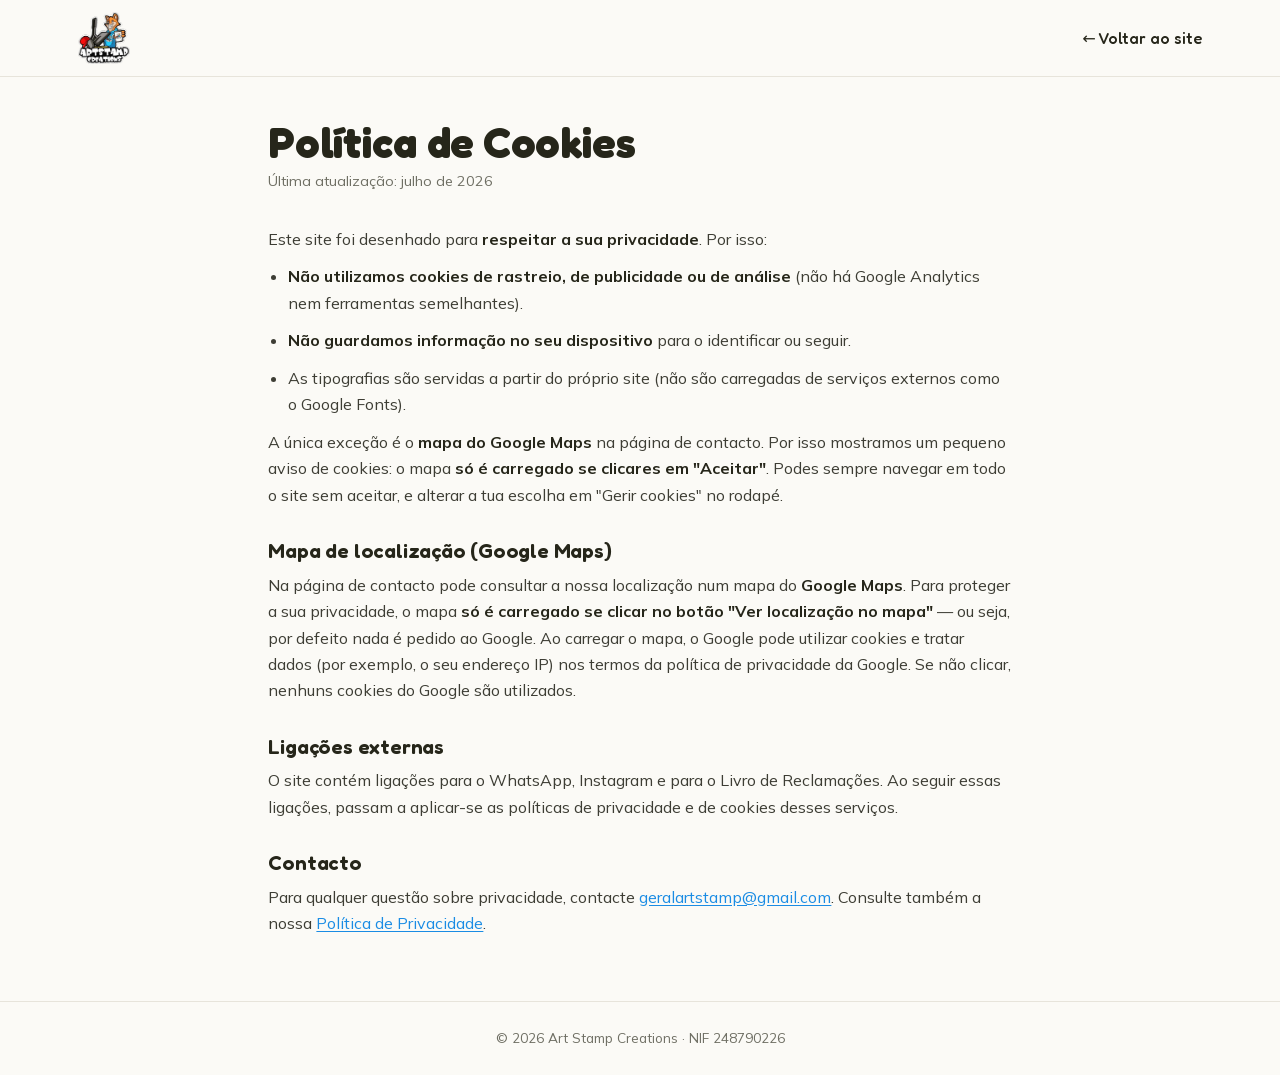
==== legal/cookies.html @ 0e52d9df "SEO: conteúdo indexável, dados estruturados e peso das imagens Nada disto muda a UI nem o design — é" ====
<!doctype html>
<html lang="pt">
<head>
  <meta charset="utf-8" />
  <meta name="viewport" content="width=device-width, initial-scale=1" />
  <title>Política de Cookies — Art Stamp Creations</title>
  <meta name="robots" content="index,follow" />
  <link rel="icon" type="image/png" href="../assets/img/favicon.png" />
  <link rel="stylesheet" href="../assets/css/fonts.css?v=86cc8da4" />
  <link rel="stylesheet" href="../assets/css/base.css?v=2c9c2830" />
  <link rel="stylesheet" href="../assets/css/styles.css?v=a5efdf13" />
</head>
<body>
  <header class="legalhead">
    <div class="container">
      <a href="../index.html" aria-label="Art Stamp Creations — início"><img src="../assets/img/logo.webp" alt="Art Stamp Creations" /></a>
      <a class="legal__back" href="../index.html">← Voltar ao site</a>
    </div>
  </header>

  <main class="legal">
    <h1>Política de Cookies</h1>
    <p class="updated">Última atualização: julho de 2026</p>

    <p>Este site foi desenhado para <strong>respeitar a sua privacidade</strong>. Por isso:</p>
    <ul>
      <li><strong>Não utilizamos cookies de rastreio, de publicidade ou de análise</strong> (não há Google Analytics nem ferramentas semelhantes).</li>
      <li><strong>Não guardamos informação no seu dispositivo</strong> para o identificar ou seguir.</li>
      <li>As tipografias são servidas a partir do próprio site (não são carregadas de serviços externos como o Google Fonts).</li>
    </ul>
    <p>A única exceção é o <strong>mapa do Google Maps</strong> na página de contacto. Por isso mostramos um pequeno aviso de cookies: o mapa <strong>só é carregado se clicares em "Aceitar"</strong>. Podes sempre navegar em todo o site sem aceitar, e alterar a tua escolha em "Gerir cookies" no rodapé.</p>

    <h2>Mapa de localização (Google Maps)</h2>
    <p>Na página de contacto pode consultar a nossa localização num mapa do <strong>Google Maps</strong>. Para proteger a sua privacidade, o mapa <strong>só é carregado se clicar no botão "Ver localização no mapa"</strong> — ou seja, por defeito nada é pedido ao Google. Ao carregar o mapa, o Google pode utilizar cookies e tratar dados (por exemplo, o seu endereço IP) nos termos da política de privacidade da Google. Se não clicar, nenhuns cookies do Google são utilizados.</p>

    <h2>Ligações externas</h2>
    <p>O site contém ligações para o WhatsApp, Instagram e para o Livro de Reclamações. Ao seguir essas ligações, passam a aplicar-se as políticas de privacidade e de cookies desses serviços.</p>

    <h2>Contacto</h2>
    <p>Para qualquer questão sobre privacidade, contacte <a href="mailto:geralartstamp@gmail.com">geralartstamp@gmail.com</a>. Consulte também a nossa <a href="privacidade.html">Política de Privacidade</a>.</p>
  </main>

  <div class="legal__foot">© <span data-year>2026</span> Art Stamp Creations · NIF 248790226</div>
  <script src="../assets/js/main.js?v=c3b2ef28" defer></script>
</body>
</html>
---- assets/css/fonts.css ----
/* =============================================================
   ART STAMP CREATIONS — fontes self-hosted (sem cookies / sem 3rd-party)
   Fredoka  → títulos (display arredondado, ecoa o wordmark do logo)
   Mulish   → corpo (sans limpo e legível)
   Ficheiros variáveis (um por família cobre 400–700). Subconjunto latin
   (cobre português). Licença SIL Open Font License.
   ============================================================= */
@font-face {
  font-family: 'Fredoka';
  font-style: normal;
  font-weight: 400 700;
  font-display: swap;
  src: url(../fonts/fredoka-var.woff2) format('woff2');
  unicode-range: U+0000-00FF, U+0131, U+0152-0153, U+02BB-02BC, U+02C6, U+02DA, U+02DC, U+0304, U+0308, U+0329, U+2000-206F, U+20AC, U+2122, U+2191, U+2193, U+2212, U+2215, U+FEFF, U+FFFD;
}
@font-face {
  font-family: 'Mulish';
  font-style: normal;
  font-weight: 400 700;
  font-display: swap;
  src: url(../fonts/mulish-var.woff2) format('woff2');
  unicode-range: U+0000-00FF, U+0131, U+0152-0153, U+02BB-02BC, U+02C6, U+02DA, U+02DC, U+0304, U+0308, U+0329, U+2000-206F, U+20AC, U+2122, U+2191, U+2193, U+2212, U+2215, U+FEFF, U+FFFD;
}
---- assets/css/base.css ----
/* =============================================================
   ART STAMP CREATIONS — base.css
   Design system: tokens (cores do logo), tipografia, reset, primitivos.
   Paleta amostrada do logo: azul #1A8CE4 · carvão #26261A ·
   laranja-raposa #FA9431 · vermelho #E4231A.
   ============================================================= */

:root {
  /* ---- Marca ---- */
  --blue:#1A8CE4;        /* primária (hoodie / logo azul) */
  --blue-600:#1577C4;    /* hover/darker */
  --blue-700:#115F9E;
  --blue-050:#EAF4FD;    /* wash claro */
  --ink:#26261A;         /* carvão-quente (fundo do logo escuro / texto forte) */
  --ink-700:#3A3A2C;
  --orange:#FA9431;      /* acento raposa */
  --orange-600:#E97C13;
  --red:#E4231A;         /* alertas / usar com parcimónia */
  --wa:#25D366;          /* WhatsApp */

  /* ---- Neutros ---- */
  --white:#FFFFFF;
  --paper:#FBFAF6;       /* fundo de página (off-white quente) */
  --bg-soft:#F4F1EA;     /* secções alternadas */
  --bg-mut:#ECE9E1;      /* placeholders / chips */
  --body:#3D3D34;        /* texto corrente */
  --muted:#6F6F64;       /* texto secundário */
  --line:#E7E4DB;        /* linhas subtis */
  --line-2:#D6D2C7;      /* linhas mais fortes */

  /* ---- Gradiente escuro (secções B2B / footer) ---- */
  --grad-dark:linear-gradient(160deg,#2E2E20 0%,#26261A 55%,#1B1B12 100%);
  --grad-blue:linear-gradient(135deg,#1A8CE4 0%,#1577C4 100%);

  /* ---- Tipografia ---- */
  --font-head:'Fredoka', ui-rounded, 'Segoe UI', system-ui, sans-serif;
  --font-body:'Mulish', system-ui, -apple-system, 'Segoe UI', Roboto, sans-serif;
  --fs-lead:clamp(1.05rem, 1.6vw, 1.2rem);

  /* ---- Forma / profundidade ---- */
  --radius:16px;
  --radius-lg:26px;
  --radius-sm:11px;
  --radius-pill:999px;
  --shadow-sm:0 3px 12px -6px rgba(38,38,26,.28);
  --shadow:0 16px 40px -20px rgba(38,38,26,.42);
  --shadow-blue:0 16px 34px -16px rgba(26,140,228,.5);
  /* Botões "sticker" (contorno + sombra sólida deslocada) */
  --stroke:#16160F;
  --stroke-w:2.5px;
  --sticker:4px 4px 0 var(--stroke);
  --sticker-lg:6px 6px 0 var(--stroke);

  /* ---- Movimento ---- */
  --t-fast:.16s ease;
  --t:.28s ease;
  --ease:cubic-bezier(.22,.61,.36,1);

  /* ---- Layout ---- */
  --gutter:clamp(1.1rem, 4vw, 2.4rem);
  --maxw:1200px;
  --header-h:96px;       /* altura base (logo grande) */
  --header-h-min:70px;   /* encolhido no scroll */

  color-scheme: light;
}

/* ---------------- RESET ---------------- */
*,*::before,*::after{box-sizing:border-box}
*{margin:0}
html{-webkit-text-size-adjust:100%;scroll-behavior:smooth;scroll-padding-top:calc(var(--header-h-min) + 12px)}
@media (prefers-reduced-motion:reduce){html{scroll-behavior:auto}}
body{
  font-family:var(--font-body);
  font-size:1rem;
  line-height:1.65;
  color:var(--body);
  background:var(--paper);
  -webkit-font-smoothing:antialiased;
  text-rendering:optimizeLegibility;
  overflow-x:hidden;
}
[hidden]{display:none !important}
img,svg,video{display:block;max-width:100%;height:auto}
img{border-style:none}
a{color:inherit;text-decoration:none}
button{font:inherit;color:inherit;cursor:pointer;background:none;border:none}
input,textarea,select,button{font:inherit}
ul[class],ol[class]{list-style:none;padding:0}
:focus-visible{outline:3px solid var(--blue);outline-offset:2px;border-radius:4px}
::selection{background:var(--blue);color:#fff}

/* ---------------- TIPOGRAFIA ---------------- */
h1,h2,h3,h4{font-family:var(--font-head);font-weight:600;line-height:1.08;color:var(--ink);letter-spacing:-.01em}
h1{font-size:clamp(2.2rem, 5.2vw, 3.9rem);font-weight:700}
h2{font-size:clamp(1.8rem, 3.6vw, 2.8rem)}
h3{font-size:clamp(1.2rem, 2vw, 1.5rem)}
p{text-wrap:pretty}
strong{font-weight:700;color:var(--ink)}
.text-accent{color:var(--blue)}
.text-orange{color:var(--orange)}

/* ---------------- LAYOUT ---------------- */
.container{width:100%;max-width:var(--maxw);margin-inline:auto;padding-inline:var(--gutter)}
.section{padding-block:clamp(3.2rem, 7vw, 6rem);position:relative}
.section--soft{background:var(--bg-soft)}
.section--dark{background:var(--grad-dark);color:#E9E7DE}
.section--dark h2,.section--dark h3{color:#fff}

.section-head{max-width:44rem;margin-bottom:clamp(1.8rem,4vw,3rem)}
.section-head--center{margin-inline:auto;text-align:center}
.eyebrow{display:inline-flex;align-items:center;gap:.5rem;font-family:var(--font-head);font-weight:600;font-size:.82rem;letter-spacing:.14em;text-transform:uppercase;color:var(--blue)}
.eyebrow::before{content:"";width:26px;height:3px;border-radius:2px;background:var(--orange)}
.section-head--center .eyebrow::before{display:none}
.section-title{margin-top:.6rem}
.section-lead{margin-top:.9rem;font-size:var(--fs-lead);color:var(--muted)}

/* ---------------- BOTÕES ---------------- */
.btn{
  display:inline-flex;align-items:center;justify-content:center;gap:.6em;
  font-family:var(--font-head);font-weight:600;font-size:1.02rem;line-height:1;
  padding:.92em 1.5em;border-radius:var(--radius-pill);white-space:nowrap;
  border:var(--stroke-w) solid var(--stroke);
  box-shadow:var(--sticker);
  transition:transform var(--t),box-shadow var(--t),background var(--t-fast),color var(--t-fast);
  will-change:transform;
}
.btn:hover{transform:translate(-2px,-2px);box-shadow:var(--sticker-lg)}
.btn:active{transform:translate(0,0);box-shadow:2px 2px 0 var(--stroke)}
.btn svg{width:1.2em;height:1.2em;flex:none}
.btn--primary{background:var(--blue);color:#fff}
.btn--accent{background:var(--orange);color:var(--ink)}
.btn--dark{background:var(--ink);color:#fff}
.btn--wa{background:var(--wa);color:#073d1c}
.btn--outline{background:#fff;color:var(--ink)}
.btn--outline-light{background:transparent;color:#fff;border-color:#fff;box-shadow:4px 4px 0 rgba(0,0,0,.35)}
.btn--lg{font-size:1.12rem;padding:1.05em 1.8em}
.btn--sm{font-size:.92rem;padding:.68em 1.1em;box-shadow:3px 3px 0 var(--stroke)}
.btn--sm:hover{box-shadow:var(--sticker)}

/* ---------------- CHIPS (filtros) ---------------- */
.chip{
  display:inline-flex;align-items:center;gap:.4em;font-family:var(--font-head);font-weight:500;
  font-size:.92rem;letter-spacing:.01em;padding:.5em 1.05em;border-radius:var(--radius-pill);
  background:#fff;color:var(--ink);border:1.5px solid var(--line-2);cursor:pointer;
  transition:all var(--t-fast);
}
.chip:hover{border-color:var(--blue)}
.chip[aria-pressed="true"]{background:var(--blue);border-color:var(--blue);color:#fff}

/* ---------------- HELPERS ---------------- */
.sr-only{position:absolute;width:1px;height:1px;padding:0;margin:-1px;overflow:hidden;clip:rect(0 0 0 0);white-space:nowrap;border:0}
.skip-link{position:absolute;left:12px;top:-60px;z-index:200;background:var(--ink);color:#fff;padding:.7em 1.1em;border-radius:10px;transition:top var(--t)}
.skip-link:focus{top:12px}
---- assets/css/styles.css ----
/* =============================================================
   ART STAMP CREATIONS — styles.css (componentes e secções)
   ============================================================= */

/* ---------------- HEADER / NAVBAR ---------------- */
.site-header{
  position:fixed;top:0;left:0;right:0;z-index:100;
  background:rgba(251,250,246,.82);
  -webkit-backdrop-filter:saturate(160%) blur(14px);
  backdrop-filter:saturate(160%) blur(14px);
  border-bottom:1px solid transparent;
  transition:background var(--t),box-shadow var(--t),border-color var(--t);
}
.site-header.is-scrolled{
  background:rgba(251,250,246,.95);
  box-shadow:0 10px 30px -20px rgba(38,38,26,.6);
  border-bottom-color:var(--line);
}
.nav{display:flex;align-items:center;gap:1.2rem;padding-block:14px;transition:padding var(--t)}
.site-header.is-scrolled .nav{padding-block:8px}

/* Logo grande que encolhe no scroll (e volta a crescer no topo) */
.nav__brand{display:inline-flex;align-items:center;flex:none;line-height:0}
.nav__logo{height:82px;width:auto;transition:height var(--t)}
.site-header.is-scrolled .nav__logo{height:56px}

.nav__spacer{flex:1}
.nav__links{display:flex;align-items:center;gap:.15rem}
.nav__links a{
  display:inline-block;font-family:var(--font-head);font-weight:500;font-size:1rem;
  color:var(--ink);padding:.5em .85em;border-radius:10px;position:relative;
  transition:color var(--t-fast),background var(--t-fast);
}
.nav__links a::after{
  content:"";position:absolute;left:.85em;right:.85em;bottom:.28em;height:3px;border-radius:2px;
  background:var(--orange);transform:scaleX(0);transform-origin:left;transition:transform var(--t);
}
.nav__links a:hover{color:var(--blue)}
.nav__links a:hover::after,.nav__links a.is-current::after{transform:scaleX(1)}

.nav__actions{display:flex;align-items:center;gap:.6rem}

/* Dropdown de catálogos (navbar) */
.nav__dd{position:relative;display:inline-flex}
.nav__dd-toggle{display:inline-flex;align-items:center;gap:.3em;font-family:var(--font-head);font-weight:500;font-size:1rem;color:var(--ink);padding:.5em .85em;border-radius:10px;background:none;border:0;cursor:pointer;transition:color var(--t-fast)}
.nav__dd-toggle:hover,.nav__dd.is-open .nav__dd-toggle,.nav__dd-toggle.is-current{color:var(--blue)}
.nav__dd-caret{width:.85em;height:.85em;transition:transform var(--t)}
.nav__dd.is-open .nav__dd-caret{transform:rotate(180deg)}
.nav__dd-menu{position:absolute;top:calc(100% + 6px);left:0;min-width:212px;background:#fff;border:1px solid var(--line);border-radius:14px;box-shadow:0 18px 44px -22px rgba(0,0,0,.45);padding:.4rem;display:flex;flex-direction:column;gap:.1rem;opacity:0;visibility:hidden;transform:translateY(8px);transition:opacity var(--t),transform var(--t),visibility var(--t);z-index:120}
.nav__dd:hover .nav__dd-menu,.nav__dd:focus-within .nav__dd-menu,.nav__dd.is-open .nav__dd-menu{opacity:1;visibility:visible;transform:none}
.nav__dd-menu a{display:block;font-family:var(--font-head);font-weight:500;font-size:.98rem;color:var(--ink);padding:.6em .8em;border-radius:9px;white-space:nowrap;transition:background var(--t-fast),color var(--t-fast)}
.nav__dd-menu a:hover{background:rgba(26,140,228,.09);color:var(--blue)}

/* Hamburger */
.nav__toggle{display:none;width:48px;height:48px;border-radius:12px;border:1.5px solid var(--line-2);align-items:center;justify-content:center;background:#fff;transition:border-color var(--t-fast)}
.nav__toggle:hover{border-color:var(--ink)}
.nav__burger,.nav__burger::before,.nav__burger::after{content:"";display:block;width:22px;height:2.6px;border-radius:2px;background:var(--ink);transition:transform var(--t),opacity var(--t-fast)}
.nav__burger{position:relative}
.nav__burger::before{position:absolute;top:-7px}
.nav__burger::after{position:absolute;top:7px}

/* ---------------- MENU MOBILE (ECRÃ INTEIRO) ---------------- */
.mobile-menu{
  position:fixed;inset:0;z-index:130;background:var(--grad-dark);color:#fff;
  overflow:hidden auto;opacity:0;visibility:hidden;transform:translateY(-8px);
  transition:opacity .32s var(--ease),transform .38s var(--ease),visibility .32s;
}
.mobile-menu.is-open{opacity:1;visibility:visible;transform:none}
.mobile-menu::before{content:"";position:absolute;top:0;left:0;right:0;height:6px;background:linear-gradient(90deg,var(--blue),var(--orange))}
.mobile-menu__inner{position:relative;z-index:2;min-height:100%;display:flex;flex-direction:column;gap:1.2rem;padding:20px var(--gutter) calc(28px + env(safe-area-inset-bottom));max-width:640px;margin-inline:auto}
.mobile-menu__top{display:flex;align-items:center;justify-content:space-between}
.mobile-menu__logo{height:64px;width:auto}
.mobile-menu__close{width:48px;height:48px;border-radius:12px;border:1.5px solid rgba(255,255,255,.28);display:flex;align-items:center;justify-content:center;color:#fff}
.mobile-menu__close svg{width:24px;height:24px}
.mobile-menu__nav{margin-top:.5rem}
.mobile-menu__nav ul{display:flex;flex-direction:column}
.mobile-menu__nav a{display:flex;align-items:baseline;gap:.9rem;font-family:var(--font-head);font-weight:600;font-size:clamp(1.7rem,7vw,2.3rem);color:#fff;padding:.42em 0;border-bottom:1px solid rgba(255,255,255,.1)}
.mobile-menu__nav a span{font-size:.85rem;color:var(--orange);font-weight:600;min-width:2ch}
.mobile-menu__nav a:hover{color:var(--orange)}
.mobile-menu__footer{margin-top:auto;display:flex;flex-direction:column;gap:1rem;padding-top:1.4rem}
.mobile-menu__contact{display:flex;flex-direction:column;gap:.3rem;color:#CFCFCF}
.mobile-menu__contact a{color:#CFCFCF}
.mobile-menu__contact a:hover{color:#fff}
body.menu-open{overflow:hidden}
.call-note{display:block;font-family:var(--font-body);font-weight:400;font-size:.78rem;line-height:1.3;opacity:.72}

/* ---------------- RESPONSIVO NAV ---------------- */
@media (max-width:920px){
  .nav__links,.nav__cta{display:none}
  .nav__toggle{display:inline-flex}
  .nav__actions{margin-left:auto}
  .nav__logo{height:62px}
  .site-header.is-scrolled .nav__logo{height:48px}
}

/* ---------------- HERO ---------------- */
.hero{position:relative;padding-top:calc(var(--header-h) + 1.6rem);padding-bottom:clamp(2.4rem,5vw,4rem);overflow:hidden}
.hero::before{content:"";position:absolute;top:-18%;right:-12%;width:62vw;max-width:760px;height:760px;background:radial-gradient(circle at 60% 40%,rgba(26,140,228,.16),transparent 60%);pointer-events:none;z-index:0}
.hero__grid{position:relative;z-index:1;display:grid;grid-template-columns:1.05fr .95fr;gap:clamp(2rem,5vw,4rem);align-items:center}
.hero .eyebrow{color:var(--ink)}
.hero__title{font-size:clamp(2.4rem,5.6vw,4.05rem);line-height:1.02;margin-top:.7rem}
.hero__title .hl{position:relative;white-space:nowrap;z-index:1}
.hero__title .hl::after{content:"";position:absolute;left:-.07em;right:-.07em;bottom:.08em;height:.4em;background:var(--orange);border-radius:.22em;z-index:-1;transform:rotate(-1.4deg)}
.hero__lead{margin-top:1.15rem;font-size:var(--fs-lead);color:var(--muted);max-width:38rem}
.hero__lead strong{color:var(--ink)}
.hero__cta{display:flex;flex-wrap:wrap;gap:.8rem;margin-top:1.7rem}
.hero__aud{display:flex;flex-wrap:wrap;gap:.5rem;margin-top:1.8rem}
.hero__aud li{font-family:var(--font-head);font-weight:500;font-size:.88rem;padding:.42em 1.05em;border-radius:var(--radius-pill);background:#fff;border:1.5px solid var(--line-2);color:var(--ink)}
.hero__aud li::before{content:"✦";color:var(--blue);margin-right:.4em}
.hero__media{position:relative}
.hero__media::before{display:none}
.hero__photo{position:relative;z-index:1;border-radius:var(--radius-lg);overflow:hidden;aspect-ratio:4/5;background:#fff;border:var(--stroke-w) solid var(--stroke);box-shadow:var(--sticker-lg);transform:rotate(-2deg)}
.hero__photo img{width:100%;height:100%;object-fit:cover}
.hero__badge{position:absolute;z-index:2;left:-10px;bottom:24px;background:var(--orange);color:var(--ink);font-family:var(--font-head);font-weight:600;font-size:.95rem;padding:.6em 1.05em;border-radius:var(--radius-pill);border:var(--stroke-w) solid var(--stroke);box-shadow:3px 3px 0 var(--stroke);transform:rotate(-4deg)}
@media (max-width:860px){
  .hero__grid{grid-template-columns:1fr;gap:2.2rem}
  .hero__media{order:-1;max-width:360px;margin-inline:auto;width:100%}
  .hero__photo{transform:none}
}

/* ---------------- SERVIÇOS ---------------- */
.muted{color:var(--muted)}
/* Folha de autocolantes: o negócio é estampagem, por isso cada serviço é um
   autocolante — largura natural do texto, contorno e sombra sólida da casa, e
   ligeiramente torto. Endireita-se ao passar o rato. Sem grelha fixa: o
   flex-wrap centra-se e adapta-se sozinho a qualquer largura. */
.services__grid{display:flex;flex-wrap:wrap;justify-content:center;
 gap:.9rem .7rem;margin:1.4rem auto 0;max-width:62rem}
.svc{display:inline-flex;align-items:center;gap:.5em;flex:0 0 auto;max-width:100%;
 padding:.5em 1.1em .5em .5em;border-radius:var(--radius-pill);
 background:#fff;color:var(--ink);
 border:var(--stroke-w) solid var(--stroke);box-shadow:var(--sticker);
 transition:transform var(--t),box-shadow var(--t),rotate var(--t)}
/* a rotação usa a propriedade rotate (e não transform) para o :hover poder
   deslocar o autocolante sem lhe anular o ângulo */
.svc:nth-child(3n+1){rotate:-1.8deg}
.svc:nth-child(3n+2){rotate:1.3deg}
.svc:nth-child(3n+3){rotate:-.7deg}
.svc:hover{transform:translate(-2px,-2px);box-shadow:var(--sticker-lg);rotate:0deg}
/* A cor é atribuída em JS pela posição real na grelha (ver pintarAutocolantes):
   uma regra nth-child de período par alinhava com as colunas e no telemóvel
   punha os coloridos todos do mesmo lado. */
.svc--azul{background:var(--blue);color:#fff}
.svc--laranja{background:var(--orange);color:var(--ink)}
.svc__icon{display:inline-flex;align-items:center;justify-content:center;flex:none;
 width:36px;height:36px;border-radius:50%;
 background:var(--blue-050);color:var(--blue);border:1.5px solid rgba(22,22,15,.13)}
.svc__icon svg{width:21px;height:21px}
.svc--azul .svc__icon{background:rgba(255,255,255,.2);color:#fff;border-color:rgba(255,255,255,.4)}
.svc--laranja .svc__icon{background:rgba(38,38,26,.13);color:var(--ink);border-color:rgba(22,22,15,.2)}
/* o título é um h3: anular os tamanhos herdados do base.css */
/* sem nowrap: um nome comprido escrito no backoffice passava dos limites do
   autocolante. flex:0 0 auto impede-os de encolher uns por causa dos outros. */
.svc__title{font-family:var(--font-head);font-weight:600;font-size:1rem;line-height:1.15;
 color:inherit;letter-spacing:0;min-width:0}
@media (max-width:600px){
  .services__grid{gap:.65rem .5rem;margin-top:1.1rem}
  .svc{padding:.42em .9em .42em .42em;gap:.42em}
  .svc__icon{width:30px;height:30px}
  .svc__icon svg{width:18px;height:18px}
  .svc__title{font-size:.88rem}
}

/* ---------------- MODELOS BASE ---------------- */
.filters{display:flex;flex-wrap:wrap;gap:.5rem;justify-content:center;margin-bottom:1.9rem}
.models__grid{display:grid;grid-template-columns:repeat(auto-fill,minmax(248px,1fr));gap:1.3rem}
.model{display:flex;flex-direction:column;background:#fff;border:1px solid var(--line);border-radius:var(--radius);overflow:hidden;box-shadow:var(--shadow-sm);transition:transform var(--t),box-shadow var(--t),border-color var(--t)}
.model:hover{transform:translateY(-5px);box-shadow:var(--shadow);border-color:var(--line-2)}
.model__media{position:relative;aspect-ratio:3/4;overflow:hidden;background:var(--bg-mut)}
.model__media img{width:100%;height:100%;object-fit:cover;transition:transform .6s var(--ease)}
.model:hover .model__media img{transform:scale(1.04)}
.model__cat{position:absolute;left:10px;top:10px;font-family:var(--font-head);font-weight:500;font-size:.72rem;padding:.32em .72em;border-radius:var(--radius-pill);background:rgba(255,255,255,.92);color:var(--ink);-webkit-backdrop-filter:blur(4px);backdrop-filter:blur(4px)}
.model__body{display:flex;flex-direction:column;gap:.65rem;padding:1.1rem 1.15rem 1.25rem;flex:1}
.model__head{display:flex;align-items:baseline;justify-content:space-between;gap:.5rem;flex-wrap:wrap}
.model__name{font-size:1.22rem}
.model__tag{font-size:.8rem;color:var(--muted)}
.model__specs{display:flex;flex-direction:column;gap:.3rem;font-size:.85rem;margin:.1rem 0 .4rem}
.model__specs li{display:flex;justify-content:space-between;gap:.8rem;border-bottom:1px dashed var(--line);padding-bottom:.3rem}
.model__specs span{color:var(--muted)}
.model__specs b{color:var(--ink);text-align:right;font-weight:600}
.model__cta{margin-top:auto;align-self:center;white-space:normal;line-height:1.2;text-align:center}
/* Rígidos e lonas/vinil: imagem de produto quadrada + carrossel */
#rigidos-grid .model__media,
#lonas-grid .model__media{aspect-ratio:1/1}
.rig__nav{position:absolute;top:50%;transform:translateY(-50%);width:34px;height:34px;border-radius:50%;border:0;background:rgba(255,255,255,.85);color:var(--ink);display:flex;align-items:center;justify-content:center;box-shadow:0 2px 8px rgba(0,0,0,.18);cursor:pointer;transition:background var(--t-fast),transform var(--t-fast);z-index:2}
.rig__nav svg{width:18px;height:18px}
.rig__nav--prev{left:8px}
.rig__nav--next{right:8px}
.rig__nav:hover{background:#fff;transform:translateY(-50%) scale(1.08)}
.rig__count{position:absolute;bottom:8px;left:50%;transform:translateX(-50%);background:rgba(0,0,0,.55);color:#fff;font-size:.72rem;font-weight:600;padding:.15em .6em;border-radius:var(--radius-pill);z-index:2;pointer-events:none}
@media (max-width:600px){
  .models__grid{grid-template-columns:1fr 1fr;gap:.7rem}
  .model__body{padding:.8rem .8rem .95rem;gap:.5rem}
  .model__head{gap:.15rem}
  .model__name{font-size:1rem}
  .model__tag{font-size:.72rem}
  .model__specs{font-size:.73rem;gap:.28rem}
  .model__specs li{gap:.4rem;padding-bottom:.28rem}
  .model__specs b{font-size:.73rem}
  .model__cat{font-size:.65rem;padding:.28em .6em}
  .model__cta{width:100%;align-self:stretch;padding:.7em .3em;font-size:.72rem;letter-spacing:-.01em}
}

/* ---------------- GALERIA / PORTFÓLIO ---------------- */
/* Colunas montadas em JS (app.js): cada trabalho fica sempre na mesma coluna,
   por isso o "Ver mais" nunca reordena o que já estava visível. */
.gallery{display:flex;align-items:flex-start;gap:1rem}
.gallery__col{flex:1 1 0;min-width:0;display:flex;flex-direction:column;gap:1rem}
.gitem{margin:0;position:relative;border-radius:var(--radius);overflow:hidden;cursor:zoom-in;box-shadow:var(--shadow-sm);display:block}
.gitem img{width:100%;display:block;transition:transform .6s var(--ease)}
.gitem:hover img{transform:scale(1.05)}
.gitem figcaption{position:absolute;left:0;right:0;bottom:0;padding:1.6rem .9rem .75rem;color:#fff;font-family:var(--font-head);font-weight:500;font-size:.92rem;background:linear-gradient(transparent,rgba(20,20,15,.82));opacity:0;transform:translateY(6px);transition:opacity var(--t),transform var(--t)}
.gitem:hover figcaption{opacity:1;transform:none}
@media (max-width:600px){.gallery{gap:.7rem}.gallery__col{gap:.7rem}}

/* Lightbox */
.lightbox{position:fixed;inset:0;z-index:200;background:rgba(18,18,13,.93);display:flex;align-items:center;justify-content:center;padding:5vw;opacity:0;visibility:hidden;transition:opacity .26s}
.lightbox.is-open{opacity:1;visibility:visible}
.lightbox__img{max-width:100%;max-height:82vh;border-radius:12px;box-shadow:var(--shadow);background:#fff}
.lightbox__cap{position:absolute;bottom:20px;left:0;right:0;text-align:center;color:#fff;font-family:var(--font-head);font-weight:500}
.lightbox__btn{position:absolute;background:rgba(255,255,255,.14);color:#fff;border-radius:50%;width:52px;height:52px;display:flex;align-items:center;justify-content:center;font-size:1.7rem;line-height:1;border:1px solid rgba(255,255,255,.25);transition:background var(--t-fast)}
.lightbox__btn:hover{background:rgba(255,255,255,.3)}
.lightbox__close{top:18px;right:18px}
.lightbox__prev{left:2.5vw;top:50%;transform:translateY(-50%)}
.lightbox__next{right:2.5vw;top:50%;transform:translateY(-50%)}

/* ---------------- COMO FUNCIONA ---------------- */
.steps{display:grid;grid-template-columns:repeat(auto-fit,minmax(210px,1fr));gap:1.2rem}
.step{position:relative;background:#fff;border:1px solid var(--line);border-radius:var(--radius);padding:1.6rem 1.4rem;box-shadow:var(--shadow-sm)}
.step__n{font-family:var(--font-head);font-weight:700;font-size:2.1rem;line-height:1;color:var(--blue)}
.step:nth-child(2) .step__n{color:var(--orange)}
.step:nth-child(3) .step__n{color:var(--blue)}
.step:nth-child(4) .step__n{color:var(--orange)}
.step h3{margin-top:.55rem;font-size:1.12rem}
.step p{margin-top:.4rem;color:var(--muted);font-size:.94rem}

/* ---------------- PORQUÊ ---------------- */
.why__grid{display:grid;grid-template-columns:repeat(auto-fit,minmax(250px,1fr));gap:1.4rem 1.8rem}
.why{display:flex;gap:.95rem;align-items:flex-start}
.why__ic{flex:none;width:48px;height:48px;border-radius:13px;background:var(--blue-050);color:var(--blue);display:flex;align-items:center;justify-content:center}
.why__ic svg{width:26px;height:26px}
.why h3{font-size:1.08rem}
.why p{color:var(--muted);font-size:.94rem;margin-top:.25rem}

/* ---------------- FAIXA B2B ---------------- */
.b2b__grid{display:grid;grid-template-columns:1.05fr .95fr;gap:clamp(1.8rem,4vw,3rem);align-items:center}
.b2b__list{display:flex;flex-wrap:wrap;gap:.55rem;margin:1.5rem 0 1.8rem}
.b2b__list li{background:rgba(255,255,255,.08);border:1px solid rgba(255,255,255,.18);padding:.5em 1em;border-radius:var(--radius-pill);font-family:var(--font-head);font-weight:500;font-size:.9rem;color:#fff}
.b2b__media img{border-radius:var(--radius-lg);box-shadow:var(--shadow);width:100%}
@media (max-width:820px){.b2b__grid{grid-template-columns:1fr}.b2b__media{order:-1;max-width:420px}}

/* ---------------- FAQ ---------------- */
.faq{max-width:820px;margin-inline:auto}
.faq details{background:#fff;border:1px solid var(--line);border-radius:var(--radius-sm);margin-bottom:.7rem;box-shadow:var(--shadow-sm);overflow:hidden}
.faq summary{cursor:pointer;font-family:var(--font-head);font-weight:600;font-size:1.04rem;color:var(--ink);padding:1rem 1.15rem;list-style:none;display:flex;justify-content:space-between;align-items:center;gap:1rem}
.faq summary::-webkit-details-marker{display:none}
.faq summary::after{content:"+";font-size:1.5rem;line-height:1;color:var(--blue);transition:transform var(--t)}
.faq details[open] summary::after{transform:rotate(45deg)}
.faq details p{padding:0 1.15rem 1.15rem;color:var(--muted)}

/* ---------------- CONTACTO ---------------- */
.contact__grid{display:grid;grid-template-columns:1.05fr .95fr;gap:clamp(1.6rem,4vw,2.6rem);align-items:start;margin-top:.5rem}
.contact__form{background:#fff;border:1px solid var(--line);border-radius:var(--radius);padding:clamp(1.4rem,3vw,2rem);box-shadow:var(--shadow-sm);display:flex;flex-direction:column;gap:1rem}
.field{display:flex;flex-direction:column;gap:.35rem}
.field label{font-family:var(--font-head);font-weight:500;font-size:.9rem;color:var(--ink)}
.field input,.field select,.field textarea{width:100%;padding:.8em .9em;border:1.5px solid var(--line-2);border-radius:11px;background:#fff;font:inherit;color:var(--ink);transition:border-color var(--t-fast),box-shadow var(--t-fast)}
.field input:focus,.field select:focus,.field textarea:focus{outline:none;border-color:var(--blue);box-shadow:0 0 0 3px rgba(26,140,228,.18)}
.field textarea{resize:vertical;min-height:110px}
.field input[aria-invalid="true"]{border-color:var(--red)}
.form__row{display:grid;grid-template-columns:1fr 1fr;gap:1rem}
.consent{display:flex;gap:.55rem;align-items:flex-start;font-size:.84rem;color:var(--muted)}
.consent input{margin-top:.25rem;flex:none}
.consent a{color:var(--blue);text-decoration:underline;text-underline-offset:2px}
.contact__side{display:flex;flex-direction:column;gap:1.2rem}
.contact__card{background:#fff;border:1px solid var(--line);border-radius:var(--radius);padding:1.5rem 1.4rem;box-shadow:var(--shadow-sm);display:flex;flex-direction:column;gap:1.05rem}
.contact__row{display:flex;gap:.85rem;align-items:flex-start}
.contact__row .ic{flex:none;width:46px;height:46px;border-radius:13px;background:var(--grad-blue);color:#fff;display:flex;align-items:center;justify-content:center;box-shadow:var(--shadow-blue)}
.contact__row .ic svg{width:22px;height:22px}
.contact__row small{color:var(--muted)}
.contact__row b{font-family:var(--font-head);font-weight:600;display:block}
.contact__row a{color:var(--ink)}
.contact__row a:hover{color:var(--blue)}
.contact__map{border-radius:var(--radius);overflow:hidden;box-shadow:var(--shadow-sm);height:290px;border:1px solid var(--line)}
.contact__map iframe{width:100%;height:100%;display:block;border:0}
@media (max-width:820px){.contact__grid{grid-template-columns:1fr}.form__row{grid-template-columns:1fr}}

/* Facade do mapa Google (carrega só com clique = cookieless por defeito) */
.map-facade{width:100%;height:100%;display:flex;flex-direction:column;align-items:center;justify-content:center;gap:.35rem;text-align:center;padding:1.6rem;cursor:pointer;border:0;color:var(--ink);background:radial-gradient(circle at 30% 20%,#eaf1ee,#e0e8e3)}
.map-facade svg{width:44px;height:44px;color:var(--blue);margin-bottom:.3rem}
.map-facade__t{font-family:var(--font-head);font-weight:600;font-size:1.12rem;transition:color var(--t-fast)}
.map-facade:hover .map-facade__t{color:var(--blue)}
.map-facade__s{font-size:.9rem;color:var(--muted)}
.map-facade__n{font-size:.75rem;color:var(--muted);opacity:.85;margin-top:.35rem;max-width:30ch}

/* Botão "Ver mais" */
.more-wrap{text-align:center;margin-top:1.7rem}

/* ---------------- BANNER DE COOKIES ---------------- */
.cookie{position:fixed;left:0;right:0;bottom:0;z-index:180;padding-inline:var(--gutter)}
.cookie__inner{max-width:var(--maxw);margin:0 auto 14px;background:var(--ink);color:#E7E5DC;border:var(--stroke-w) solid var(--stroke);border-radius:var(--radius);box-shadow:var(--sticker);padding:1rem 1.2rem;display:flex;align-items:center;gap:1.2rem;flex-wrap:wrap}
.cookie__txt{font-size:.9rem;line-height:1.5;flex:1;min-width:240px}
.cookie__txt strong{color:#fff}
.cookie__txt a{color:var(--orange);text-decoration:underline;text-underline-offset:2px}
.cookie__btns{display:flex;gap:.6rem;flex:none}
@media (max-width:520px){.cookie__btns{width:100%}.cookie__btns .btn{flex:1}}

/* ---------------- BOTÃO FLUTUANTE DE WHATSAPP ---------------- */
/* Herda o aspeto "sticker" de .btn/.btn--wa; aqui só a posição e a entrada.
   A entrada usa a propriedade translate (e não transform) para não anular o
   translate(-2px,-2px) do :hover de .btn. --fab-sobe é acertado pelo main.js
   quando o banner de cookies está visível, para não ficarem sobrepostos. */
.wa-fab{
  position:fixed;right:var(--gutter);z-index:120;
  width:64px;height:64px;padding:0;border-radius:50%;
  bottom:calc(var(--gutter) + var(--fab-sobe, 0px));
  opacity:0;visibility:hidden;translate:0 14px;
  transition:opacity var(--t),translate var(--t),visibility var(--t),
             bottom var(--t),transform var(--t),box-shadow var(--t);
}
.wa-fab svg{width:30px;height:30px}
.wa-fab.is-on{opacity:1;visibility:visible;translate:0 0}
/* fora do caminho quando o menu ou a lightbox estão abertos */
body.menu-open .wa-fab{opacity:0;visibility:hidden;pointer-events:none}
@media (max-width:600px){
  .wa-fab{width:58px;height:58px}
  .wa-fab svg{width:27px;height:27px}
}
@media (prefers-reduced-motion:reduce){.wa-fab{transition:opacity .01s}}

/* ---------------- FOOTER ---------------- */
.footer{position:relative;background:var(--grad-dark);color:#C9C9BE;padding-top:clamp(2.8rem,5vw,4.2rem)}
.footer::before{content:"";position:absolute;top:0;left:0;right:0;height:5px;background:linear-gradient(90deg,var(--blue),var(--orange))}
.footer__grid{display:grid;grid-template-columns:1.4fr 1fr 1.2fr;gap:2rem;padding-bottom:2.4rem}
.footer__logo{height:76px;width:auto;margin-bottom:1rem}
.footer__brand p{max-width:32ch;font-size:.95rem}
.footer__social{display:flex;gap:.6rem;margin-top:1.1rem}
.footer__social a{width:44px;height:44px;border-radius:12px;background:rgba(255,255,255,.08);border:1px solid rgba(255,255,255,.16);display:flex;align-items:center;justify-content:center;color:#fff;transition:background var(--t-fast),transform var(--t-fast)}
.footer__social a:hover{background:var(--blue);transform:translateY(-2px)}
.footer__social svg{width:22px;height:22px}
.footer__col h3{color:#fff;font-size:1.05rem;margin-bottom:.9rem}
.footer__col ul{display:flex;flex-direction:column;gap:.5rem;list-style:none;padding:0;margin:0}
.footer__col a{color:#C9C9BE;font-size:.95rem}
.footer__col a:hover{color:#fff}
.footer__contact{display:flex;flex-direction:column;gap:.8rem;font-size:.95rem}
.footer__contact .frow{display:flex;gap:.6rem;align-items:flex-start}
.footer__contact .frow svg{width:19px;height:19px;color:var(--orange);flex:none;margin-top:3px}
.footer__col h3{position:relative}
.footer__social a:hover{background:var(--orange)}
.footer__contact a{color:#C9C9BE}
.footer__contact a:hover{color:#fff}
.footer__bar{display:flex;flex-wrap:wrap;gap:.8rem 1.4rem;align-items:center;justify-content:space-between;border-top:1px solid rgba(255,255,255,.12);padding-block:1.3rem;font-size:.83rem}
.footer__legal{color:#9C9C90;max-width:70ch}
.footer__admin{color:#6b6b62;text-decoration:none}
.footer__admin:hover{color:#C9C9BE;text-decoration:underline}
.footer__links{display:flex;flex-wrap:wrap;gap:.5rem 1.1rem}
.footer__links a{color:#C9C9BE}
.footer__links a:hover{color:#fff;text-decoration:underline}
@media (max-width:760px){.footer__grid{grid-template-columns:1fr;gap:1.8rem}.footer__bar{flex-direction:column;align-items:flex-start}}

/* ---------------- PÁGINAS LEGAIS ---------------- */
.legalhead{position:sticky;top:0;z-index:50;background:rgba(251,250,246,.95);-webkit-backdrop-filter:blur(10px);backdrop-filter:blur(10px);border-bottom:1px solid var(--line)}
.legalhead .container{display:flex;align-items:center;justify-content:space-between;padding-block:12px;gap:1rem}
.legalhead img{height:52px;width:auto}
.legalhead a.legal__back{font-family:var(--font-head);font-weight:500;color:var(--ink)}
.legalhead a.legal__back:hover{color:var(--blue)}
.legal{max-width:820px;margin:2.6rem auto 4rem;padding-inline:var(--gutter)}
.legal h1{font-size:clamp(2rem,4vw,2.7rem);margin-bottom:.3rem}
.legal .updated{color:var(--muted);font-size:.9rem;margin-bottom:2rem}
.legal h2{font-size:1.28rem;margin:2rem 0 .6rem}
.legal p,.legal li{color:var(--body);margin-bottom:.7rem}
.legal ul{padding-left:1.25rem;list-style:disc;margin-bottom:.7rem}
.legal a{color:var(--blue);text-decoration:underline;text-underline-offset:2px}
.legal__foot{border-top:1px solid var(--line);padding:1.6rem 0;text-align:center;color:var(--muted);font-size:.85rem}

/* ---------------- REVEAL ---------------- */
[data-reveal]{opacity:0;transform:translateY(16px);transition:opacity .6s var(--ease),transform .6s var(--ease)}
[data-reveal].is-in{opacity:1;transform:none}
@media (prefers-reduced-motion:reduce){[data-reveal]{opacity:1;transform:none;transition:none}}
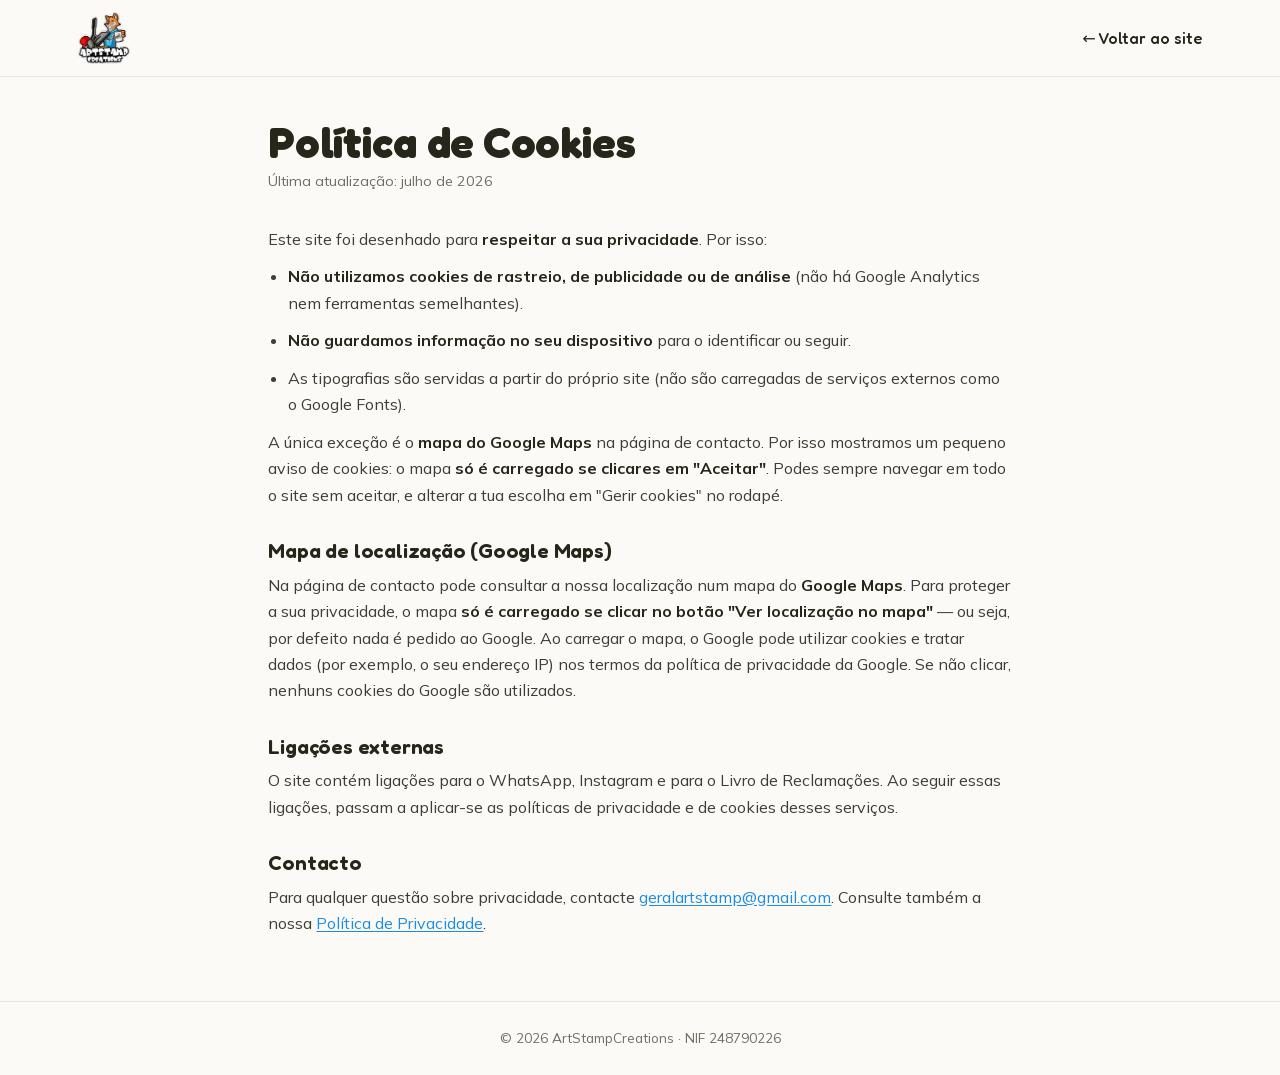
==== commit a6c80591: "SEO: JSON-LD válido, perfil do Google ligado, imagens responsivas O JSON-LD da homepage estava INVÁL" ====
--- a/legal/cookies.html
+++ b/legal/cookies.html
@@ -3,17 +3,19 @@
 <head>
   <meta charset="utf-8" />
   <meta name="viewport" content="width=device-width, initial-scale=1" />
-  <title>Política de Cookies — Art Stamp Creations</title>
-  <meta name="robots" content="index,follow" />
+  <title>Política de Cookies — ArtStampCreations</title>
+  <meta name="description" content="Que cookies o site da ArtStampCreations usa. O site funciona sem cookies — só o mapa do Google Maps os instala, e apenas depois de aceitares." />
+  <meta name="robots" content="index,follow,max-image-preview:large" />
+  <link rel="canonical" href="https://artstampcreations.pt/legal/cookies.html" />
   <link rel="icon" type="image/png" href="../assets/img/favicon.png" />
   <link rel="stylesheet" href="../assets/css/fonts.css?v=86cc8da4" />
   <link rel="stylesheet" href="../assets/css/base.css?v=2c9c2830" />
-  <link rel="stylesheet" href="../assets/css/styles.css?v=a5efdf13" />
+  <link rel="stylesheet" href="../assets/css/styles.css?v=5724f2e7" />
 </head>
 <body>
   <header class="legalhead">
     <div class="container">
-      <a href="../index.html" aria-label="Art Stamp Creations — início"><img src="../assets/img/logo.webp" alt="Art Stamp Creations" /></a>
+      <a href="../index.html" aria-label="ArtStampCreations — início"><img src="../assets/img/logo.webp" alt="ArtStampCreations" /></a>
       <a class="legal__back" href="../index.html">← Voltar ao site</a>
     </div>
   </header>
@@ -40,7 +42,7 @@
     <p>Para qualquer questão sobre privacidade, contacte <a href="mailto:geralartstamp@gmail.com">geralartstamp@gmail.com</a>. Consulte também a nossa <a href="privacidade.html">Política de Privacidade</a>.</p>
   </main>
 
-  <div class="legal__foot">© <span data-year>2026</span> Art Stamp Creations · NIF 248790226</div>
+  <div class="legal__foot">© <span data-year>2026</span> ArtStampCreations · NIF 248790226</div>
   <script src="../assets/js/main.js?v=c3b2ef28" defer></script>
 </body>
 </html>
--- a/assets/css/styles.css
+++ b/assets/css/styles.css
@@ -207,7 +207,11 @@
 .gallery{display:flex;align-items:flex-start;gap:1rem}
 .gallery__col{flex:1 1 0;min-width:0;display:flex;flex-direction:column;gap:1rem}
 .gitem{margin:0;position:relative;border-radius:var(--radius);overflow:hidden;cursor:zoom-in;box-shadow:var(--shadow-sm);display:block}
-.gitem img{width:100%;display:block;transition:transform .6s var(--ease)}
+/* height:auto é obrigatório: os <img> passaram a levar width/height reais (para o
+   browser reservar espaço e o lazy funcionar), e o atributo height vale como
+   altura fixa se o CSS não o desmentir — as fotos sairiam esticadas. Com auto, a
+   proporção vem dos atributos e o desenho fica igual ao que já era. */
+.gitem img{width:100%;height:auto;display:block;transition:transform .6s var(--ease)}
 .gitem:hover img{transform:scale(1.05)}
 .gitem figcaption{position:absolute;left:0;right:0;bottom:0;padding:1.6rem .9rem .75rem;color:#fff;font-family:var(--font-head);font-weight:500;font-size:.92rem;background:linear-gradient(transparent,rgba(20,20,15,.82));opacity:0;transform:translateY(6px);transition:opacity var(--t),transform var(--t)}
 .gitem:hover figcaption{opacity:1;transform:none}
@@ -246,7 +250,7 @@
 .b2b__grid{display:grid;grid-template-columns:1.05fr .95fr;gap:clamp(1.8rem,4vw,3rem);align-items:center}
 .b2b__list{display:flex;flex-wrap:wrap;gap:.55rem;margin:1.5rem 0 1.8rem}
 .b2b__list li{background:rgba(255,255,255,.08);border:1px solid rgba(255,255,255,.18);padding:.5em 1em;border-radius:var(--radius-pill);font-family:var(--font-head);font-weight:500;font-size:.9rem;color:#fff}
-.b2b__media img{border-radius:var(--radius-lg);box-shadow:var(--shadow);width:100%}
+.b2b__media img{border-radius:var(--radius-lg);box-shadow:var(--shadow);width:100%;height:auto}
 @media (max-width:820px){.b2b__grid{grid-template-columns:1fr}.b2b__media{order:-1;max-width:420px}}
 
 /* ---------------- FAQ ---------------- */
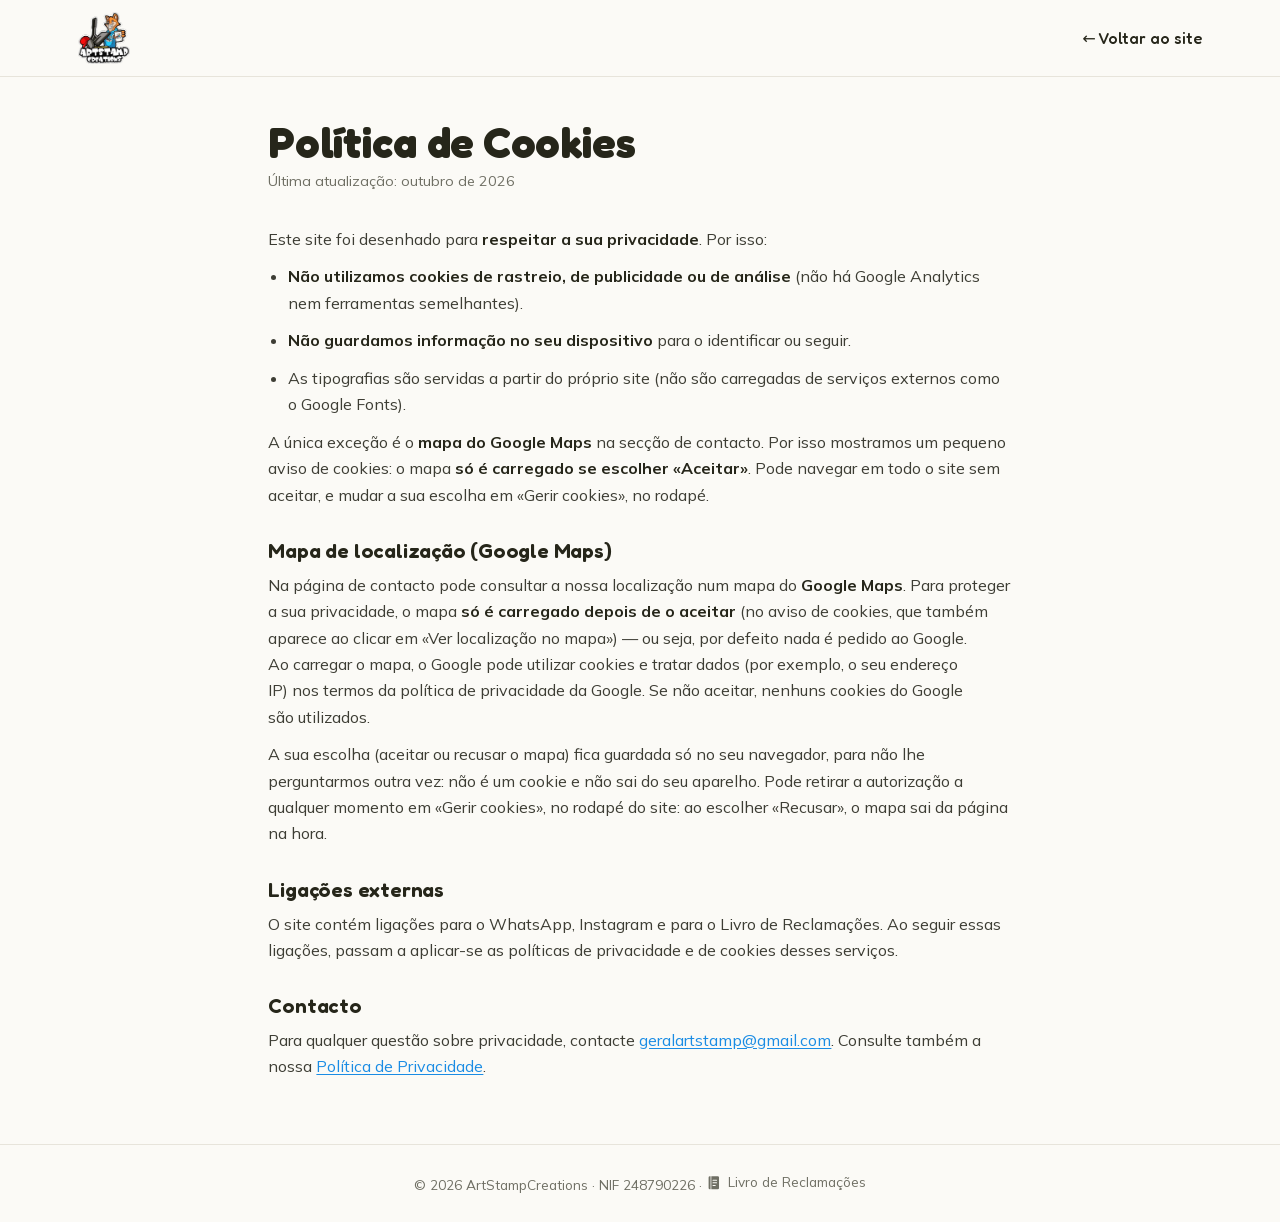
==== commit 933d0a0f: "Grupo 1 da auditoria legal: Livro, nota da chamada, RAL e privacidade - Biblioteca legal-comum v1.1." ====
--- a/legal/cookies.html
+++ b/legal/cookies.html
@@ -10,7 +10,7 @@
   <link rel="icon" type="image/png" href="../assets/img/favicon.png" />
   <link rel="stylesheet" href="../assets/css/fonts.css?v=86cc8da4" />
   <link rel="stylesheet" href="../assets/css/base.css?v=2c9c2830" />
-  <link rel="stylesheet" href="../assets/css/styles.css?v=5724f2e7" />
+  <link rel="stylesheet" href="../assets/css/styles.css?v=386ab171" />
 </head>
 <body>
   <header class="legalhead">
@@ -22,7 +22,7 @@
 
   <main class="legal">
     <h1>Política de Cookies</h1>
-    <p class="updated">Última atualização: julho de 2026</p>
+    <p class="updated">Última atualização: outubro de 2026</p>
 
     <p>Este site foi desenhado para <strong>respeitar a sua privacidade</strong>. Por isso:</p>
     <ul>
@@ -30,10 +30,11 @@
       <li><strong>Não guardamos informação no seu dispositivo</strong> para o identificar ou seguir.</li>
       <li>As tipografias são servidas a partir do próprio site (não são carregadas de serviços externos como o Google Fonts).</li>
     </ul>
-    <p>A única exceção é o <strong>mapa do Google Maps</strong> na página de contacto. Por isso mostramos um pequeno aviso de cookies: o mapa <strong>só é carregado se clicares em "Aceitar"</strong>. Podes sempre navegar em todo o site sem aceitar, e alterar a tua escolha em "Gerir cookies" no rodapé.</p>
+    <p>A única exceção é o <strong>mapa do Google Maps</strong> na secção de contacto. Por isso mostramos um pequeno aviso de cookies: o mapa <strong>só é carregado se escolher «Aceitar»</strong>. Pode navegar em todo o site sem aceitar, e mudar a sua escolha em «Gerir cookies», no rodapé.</p>
 
     <h2>Mapa de localização (Google Maps)</h2>
-    <p>Na página de contacto pode consultar a nossa localização num mapa do <strong>Google Maps</strong>. Para proteger a sua privacidade, o mapa <strong>só é carregado se clicar no botão "Ver localização no mapa"</strong> — ou seja, por defeito nada é pedido ao Google. Ao carregar o mapa, o Google pode utilizar cookies e tratar dados (por exemplo, o seu endereço IP) nos termos da política de privacidade da Google. Se não clicar, nenhuns cookies do Google são utilizados.</p>
+    <p>Na página de contacto pode consultar a nossa localização num mapa do <strong>Google Maps</strong>. Para proteger a sua privacidade, o mapa <strong>só é carregado depois de o aceitar</strong> (no aviso de cookies, que também aparece ao clicar em «Ver localização no mapa») — ou seja, por defeito nada é pedido ao Google. Ao carregar o mapa, o Google pode utilizar cookies e tratar dados (por exemplo, o seu endereço IP) nos termos da política de privacidade da Google. Se não aceitar, nenhuns cookies do Google são utilizados.</p>
+    <p>A sua escolha (aceitar ou recusar o mapa) fica guardada só no seu navegador, para não lhe perguntarmos outra vez: não é um cookie e não sai do seu aparelho. Pode retirar a autorização a qualquer momento em «Gerir cookies», no rodapé do site: ao escolher «Recusar», o mapa sai da página na hora.</p>
 
     <h2>Ligações externas</h2>
     <p>O site contém ligações para o WhatsApp, Instagram e para o Livro de Reclamações. Ao seguir essas ligações, passam a aplicar-se as políticas de privacidade e de cookies desses serviços.</p>
@@ -42,7 +43,8 @@
     <p>Para qualquer questão sobre privacidade, contacte <a href="mailto:geralartstamp@gmail.com">geralartstamp@gmail.com</a>. Consulte também a nossa <a href="privacidade.html">Política de Privacidade</a>.</p>
   </main>
 
-  <div class="legal__foot">© <span data-year>2026</span> ArtStampCreations · NIF 248790226</div>
+  <!-- O Livro de Reclamações fica só no rodapé, discreto (legal-comum, .github/legal.mjs). -->
+  <div class="legal__foot">© <span data-year>2026</span> ArtStampCreations · NIF 248790226 · <!-- legal-comum:livro v1.1.0 --><a class="lr-discreto" href="https://www.livroreclamacoes.pt/inicio" target="_blank" rel="noopener" lang="pt"><svg class="lr-icone" xmlns="http://www.w3.org/2000/svg" viewBox="0 0 24 24" width="24" height="24" aria-hidden="true" focusable="false" fill="currentColor"><path fill-rule="evenodd" d="M6 2h12a2 2 0 0 1 2 2v16a2 2 0 0 1-2 2H6a2 2 0 0 1-2-2V4a2 2 0 0 1 2-2Zm1 0v20h1.2V2H7Zm3.8 5.2h5.4a.8.8 0 0 1 0 1.6h-5.4a.8.8 0 0 1 0-1.6Zm0 4h5.4a.8.8 0 0 1 0 1.6h-5.4a.8.8 0 0 1 0-1.6Zm0 4h3.4a.8.8 0 0 1 0 1.6h-3.4a.8.8 0 0 1 0-1.6Z"/></svg><span>Livro de Reclamações</span><span class="lr-sr"> (abre numa nova janela)</span></a><!-- /legal-comum:livro --></div>
   <script src="../assets/js/main.js?v=c3b2ef28" defer></script>
 </body>
 </html>
--- a/assets/css/styles.css
+++ b/assets/css/styles.css
@@ -380,3 +380,47 @@
 [data-reveal]{opacity:0;transform:translateY(16px);transition:opacity .6s var(--ease),transform .6s var(--ease)}
 [data-reveal].is-in{opacity:1;transform:none}
 @media (prefers-reduced-motion:reduce){[data-reveal]{opacity:1;transform:none;transition:none}}
+
+/* ===================================================== LEGAL-COMUM ===== */
+/* As peças legais comuns aos sites do Renato (a biblioteca legal-comum, com a
+   cópia em legal-comum/): o Livro de Reclamações, a nota do custo da chamada,
+   os centros de arbitragem e a privacidade. O HTML das peças é escrito pelo
+   .github/legal.mjs, entre marcadores, e o CSS do Livro também — o bloco a
+   seguir é o livroCss() da biblioteca. O Livro é a variante DISCRETA
+   (.lr-discreto, a pedido do Renato): ícone de livro e texto, com a letra, o
+   tamanho e a cor das ligações vizinhas do rodapé, sem caixa nem fundo, e só
+   no rodapé. (As regras .lr-botao que o livroCss() também escreve não se
+   usam.) Não editar à mão: é reescrito a cada publicação. */
+/* legal-comum:livro-css v1.1.0 */
+.lr-botao{display:inline-flex;align-items:center;gap:.5em;min-height:44px;min-width:44px;padding:.5em 1em;border:1px solid transparent;border-radius:.5em;background:#FA9431;color:#26261A;font-family:inherit;font-size:max(14px,.95rem);font-weight:600;line-height:1.2;text-decoration:none;white-space:nowrap;cursor:pointer}
+.lr-botao:hover,.lr-botao:focus-visible{text-decoration:underline;text-underline-offset:.15em}
+.lr-botao:focus-visible{outline:3px solid currentColor;outline-offset:3px}
+.lr-botao svg{width:1.5em;height:1.5em;flex:none}
+.lr-botao--vermelho{background:#af272f;color:#ffffff;border-color:transparent}
+.lr-botao--azul{background:#005a9c;color:#ffffff;border-color:transparent}
+.lr-botao--preto{background:#111111;color:#ffffff;border-color:transparent}
+.lr-botao--branco{background:#ffffff;color:#111111;border-color:#111111}
+.lr-discreto{display:inline-flex;align-items:center;gap:.4em;min-height:24px;color:inherit;font:inherit;text-decoration:none;white-space:nowrap}
+.lr-discreto:hover,.lr-discreto:focus-visible{text-decoration:underline;text-underline-offset:.15em}
+.lr-discreto:focus-visible{outline:2px solid currentColor;outline-offset:2px}
+.lr-discreto svg{width:1.15em;height:1.15em;flex:none}
+.lr-texto{font-weight:700;color:inherit;text-decoration:underline;text-underline-offset:.15em}
+.lr-texto svg{width:1.2em;height:1.2em;vertical-align:-.2em;margin-right:.3em}
+.lr-sr{position:absolute;width:1px;height:1px;margin:-1px;padding:0;overflow:hidden;clip:rect(0 0 0 0);white-space:nowrap;border:0}
+/* /legal-comum:livro-css */
+
+/* O aviso de cookies não tapa o fim da página (o rodapé, com o Livro de
+   Reclamações): enquanto está aberto, a página ganha por baixo a altura dele
+   (app.js, medir). */
+body:has(#cookie-banner:not([hidden])){padding-bottom:var(--cookie-alto,0px)}
+
+/* Nas páginas legais a nota da chamada segue na mesma linha do número. */
+.legal .call-note{display:inline;font-size:inherit;line-height:inherit;opacity:1}
+/* A tabela dos destinatários da privacidade: desliza dentro da caixa no
+   telemóvel, sem alargar a página. */
+.legal .tabela{overflow-x:auto;margin:0 0 1rem;border:1px solid var(--line);border-radius:10px}
+.legal .tabela:focus-visible{outline:2px solid var(--blue);outline-offset:2px}
+.legal table.destinatarios{width:100%;min-width:560px;border-collapse:collapse;font-size:.88rem;line-height:1.45}
+.legal .destinatarios th,.legal .destinatarios td{padding:.6rem .75rem;text-align:left;vertical-align:top;border-bottom:1px solid var(--line);color:var(--body)}
+.legal .destinatarios th{font-family:var(--font-head);font-weight:600;color:var(--ink);background:#F6F4EE}
+.legal .destinatarios tr:last-child td{border-bottom:0}
